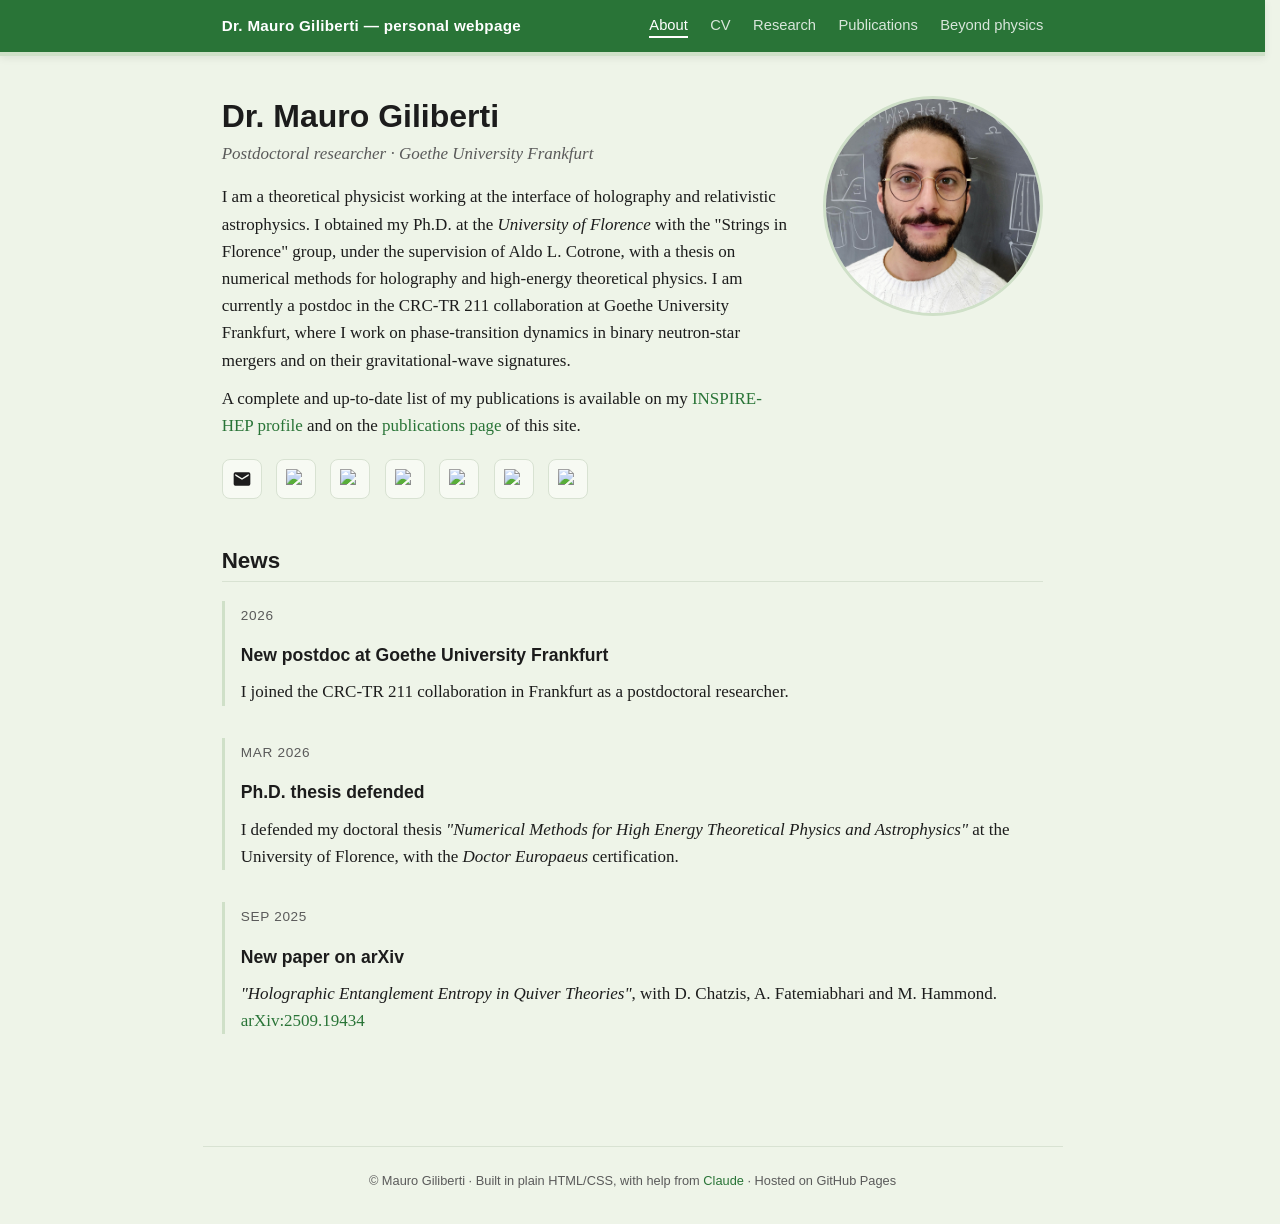
==== index.html @ e5d0ec2f "add spotify" ====
<!DOCTYPE html>
<html lang="en">
<head>
  <meta charset="UTF-8" />
  <meta name="viewport" content="width=device-width, initial-scale=1.0" />
  <title>Mauro Giliberti — Theoretical Physicist</title>
  <meta name="description" content="Personal webpage of Mauro Giliberti, postdoctoral researcher at Goethe University Frankfurt, working on holography and binary neutron-star mergers." />
  <link rel="stylesheet" href="style.css" />
  <link rel="icon" type="image/x-icon" href="favicon.ico" />
</head>
<body>

  <nav class="topnav">
    <div class="inner">
      <span class="name"><a href="index.html">Dr. Mauro Giliberti — personal webpage</a></span>
      <ul>
        <li><a href="index.html" class="active">About</a></li>
        <li><a href="cv.html">CV</a></li>
        <li><a href="research.html">Research</a></li>
        <li><a href="publications.html">Publications</a></li>
        <li><a href="outreach.html">Beyond physics</a></li>
      </ul>
    </div>
  </nav>

  <main>
    <section>
      <div class="hero">
        <div class="text">
          <h1>Dr. Mauro Giliberti</h1>
          <p class="subtitle">Postdoctoral researcher · Goethe University Frankfurt</p>
          <p>
            I am a theoretical physicist working at the interface of holography
            and relativistic astrophysics. I obtained my Ph.D. at the
            <em>University of Florence</em> with the "Strings in Florence"
            group, under the supervision of Aldo L. Cotrone, with a thesis on
            numerical methods for holography and high-energy theoretical
            physics. I am currently a postdoc in the CRC-TR 211 collaboration
            at Goethe University Frankfurt, where I work on phase-transition
            dynamics in binary neutron-star mergers and on their
            gravitational-wave signatures.
          </p>
          <p>
            A complete and up-to-date list of my publications is available on
            my
            <a href="https://inspirehep.net/authors/2707823">INSPIRE-HEP profile</a>
            and on the <a href="publications.html">publications page</a> of this site.
          </p>

          <div class="icons">
            <a href="mailto:mauro.giliberti@unifi.it" title="Email">
              <svg viewBox="0 0 24 24" aria-hidden="true"><path d="M20 4H4a2 2 0 0 0-2 2v12a2 2 0 0 0 2 2h16a2 2 0 0 0 2-2V6a2 2 0 0 0-2-2zm0 4-8 5-8-5V6l8 5 8-5z"/></svg>
            </a>
            <a href="https://inspirehep.net/authors/2707823" title="INSPIRE-HEP">
              <img src="https://inspirehep.net/favicon.ico" alt="INSPIRE-HEP"/>
            </a>
            <a href="https://orcid.org/0000-0001-6190-6947" title="ORCID">
              <img src="https://cdn.simpleicons.org/orcid/1c1c1c" alt="ORCID"/>
            </a>
            <a href="https://www.researchgate.net/profile/Mauro-Giliberti" title="ResearchGate">
              <img src="https://cdn.simpleicons.org/researchgate/1c1c1c" alt="ResearchGate"/>
            </a>
            <a href="https://scholar.google.com/citations?user=Tfyb8n0AAAAJ&hl=en" title="Google Scholar">
              <img src="https://cdn.simpleicons.org/googlescholar/1c1c1c" alt="Google Scholar"/>
            </a>
            <a href="https://github.com/cu2mauro" title="GitHub">
              <img src="https://cdn.simpleicons.org/github/1c1c1c" alt="GitHub"/>
            </a>
            <a href="https://open.spotify.com/user/11128332862" title="Spotify">
              <img src="https://cdn.simpleicons.org/spotify/1c1c1c" alt="Spotify"/>
            </a>
          </div>
        </div>

        <div class="photo">
          <img src="images/profile.jpg" alt="Mauro Giliberti" onerror="this.style.display='none'"/>
        </div>
      </div>
    </section>

    <section>
      <h2>News</h2>
      <div class="highlight">
        <span class="date">2026</span>
        <h3>New postdoc at Goethe University Frankfurt</h3>
        <p>I joined the CRC-TR 211 collaboration in Frankfurt as a postdoctoral researcher.</p>
      </div>
      <div class="highlight">
        <span class="date">Mar 2026</span>
        <h3>Ph.D. thesis defended</h3>
        <p>I defended my doctoral thesis <em>"Numerical Methods for High Energy Theoretical Physics and Astrophysics"</em> at the University of Florence, with the <em>Doctor Europaeus</em> certification.</p>
      </div>
      <div class="highlight">
        <span class="date">Sep 2025</span>
        <h3>New paper on arXiv</h3>
        <p><em>"Holographic Entanglement Entropy in Quiver Theories"</em>, with D. Chatzis, A. Fatemiabhari and M. Hammond. <a href="https://arxiv.org/abs/2509.19434">arXiv:2509.19434</a></p>
      </div>
    </section>
  </main>

  <footer>
    © <span id="year"></span> Mauro Giliberti · Built in plain HTML/CSS, with help from <a href="https://claude.ai">Claude</a> · Hosted on GitHub Pages
  </footer>
  <script data-cfasync="false" src="/cdn-cgi/scripts/5c5dd72
---- style.css ----
/* =========================================================
   Shared stylesheet for cu2mauro.github.io
   Edit CSS variables in :root to retheme the whole site.
   ========================================================= */

:root {
  --bg: #eef4e8;            /* faint green */
  --bg-card: #f7faf3;       /* slightly lighter for cards */
  --fg: #1c1c1c;
  --muted: #5a5a5a;
  --accent: #297437;        /* deep forest green */
  --accent-soft: #cfe0c8;
  --border: #d8e2d2;
  --max-width: 860px;
  --font-serif: "Charter", "Georgia", "Cambria", serif;
  --font-sans: -apple-system, BlinkMacSystemFont, "Segoe UI", Helvetica, Arial, sans-serif;
}

* { box-sizing: border-box; }
html {
  scroll-behavior: smooth;
  overflow-y: scroll;        /* always reserve scrollbar — prevents layout shift */
  scrollbar-gutter: stable;  /* modern browsers */
}
body {
  margin: 0;
  font-family: var(--font-serif);
  background: var(--bg);
  color: var(--fg);
  line-height: 1.6;
  font-size: 17px;
}

/* ---------- Top navigation ---------- */
nav.topnav {
  position: sticky;
  top: 0;
  background: var(--accent);
  border-bottom: 4px solid var(--accent-soft);
  box-shadow: 0 2px 8px rgba(0,0,0,0.08);
  z-index: 100;
}
nav.topnav .inner {
  max-width: var(--max-width);
  margin: 0 auto;
  padding: 0.85rem 1.2rem;
  display: flex;
  justify-content: space-between;
  align-items: center;
  flex-wrap: wrap;
  gap: 0.5rem;
}
nav.topnav .name {
  font-weight: 600;
  font-family: var(--font-sans);
  font-size: 0.95rem;
  letter-spacing: 0.02em;
}
nav.topnav .name a { color: #fff; text-decoration: none; }
nav.topnav ul {
  list-style: none;
  display: flex;
  gap: 1.4rem;
  margin: 0;
  padding: 0;
  font-family: var(--font-sans);
  font-size: 0.92rem;
}
nav.topnav a {
  color: rgba(255, 255, 255, 0.82);
  text-decoration: none;
  transition: color 0.15s;
  padding-bottom: 3px;
  border-bottom: 2px solid transparent;
}
nav.topnav a:hover { color: #fff; }
nav.topnav a.active {
  color: #fff;
  border-bottom-color: #fff;
}

/* ---------- Layout ---------- */
main {
  max-width: var(--max-width);
  margin: 0 auto;
  padding: 2.5rem 1.2rem 4rem;
}
section {
  margin-bottom: 3rem;
  scroll-margin-top: 4rem;
}

h1, h2, h3 {
  font-family: var(--font-sans);
  font-weight: 600;
  line-height: 1.25;
}
h1 { font-size: 2rem; margin: 0 0 0.3rem; }
h2 {
  font-size: 1.4rem;
  border-bottom: 1px solid var(--border);
  padding-bottom: 0.4rem;
  margin-top: 2rem;
}
h3 { font-size: 1.1rem; margin-bottom: 0.3rem; }

a { color: var(--accent); text-decoration: none; }
a:hover { text-decoration: underline; }

p { margin: 0.7rem 0; }

/* ---------- Hero (used on index) ---------- */
.hero {
  display: flex;
  gap: 2rem;
  align-items: flex-start;
  flex-wrap: wrap;
}
.hero .text { flex: 1 1 320px; }
.hero .photo { flex: 0 0 220px; text-align: center; }
.hero .photo img {
  width: 220px;
  height: 220px;
  object-fit: cover;
  border-radius: 50%;
  border: 3px solid var(--accent-soft);
}
.subtitle {
  color: var(--muted);
  font-style: italic;
  margin: 0 0 1rem;
}

/* ---------- Contact icons ---------- */
.icons {
  display: flex;
  gap: 0.9rem;
  margin-top: 1.2rem;
  flex-wrap: wrap;
}
.icons a {
  display: inline-flex;
  align-items: center;
  justify-content: center;
  width: 40px;
  height: 40px;
  border: 1px solid var(--border);
  border-radius: 8px;
  background: var(--bg-card);
  transition: all 0.15s;
}
.icons a:hover {
  border-color: var(--accent);
  transform: translateY(-2px);
  text-decoration: none;
}
.icons svg,
.icons img {
  width: 20px;
  height: 20px;
  display: block;
}
.icons svg {
  fill: var(--fg);
}
.icons a:hover svg { fill: var(--accent); }

/* ---------- CV ---------- */
.cv-block strong { font-family: var(--font-sans); }
.cv-header {
  display: flex;
  justify-content: space-between;
  align-items: baseline;
  flex-wrap: wrap;
  gap: 1rem;
  margin-bottom: 1rem;
}
.cv-header h1 { margin: 0; }
.cv-header p  { margin: 0; }
.cv-download {
  display: inline-block;
  margin-top: 1rem;
  padding: 0.5rem 1rem;
  background: var(--accent);
  color: #fff;
  border-radius: 6px;
  font-family: var(--font-sans);
  font-size: 0.9rem;
}
.cv-download:hover { background: #224d2a; text-decoration: none; }

.cv-entry {
  margin-bottom: 1.2rem;
  padding-left: 1rem;
  border-left: 3px solid var(--accent-soft);
}
.cv-entry .when {
  font-family: var(--font-sans);
  font-size: 0.85rem;
  color: var(--muted);
  text-transform: uppercase;
  letter-spacing: 0.05em;
}

/* ---------- Highlights / cards ---------- */
.highlight {
  margin-bottom: 2rem;
  padding-left: 1rem;
  border-left: 3px solid var(--accent-soft);
}
.highlight .date {
  font-family: var(--font-sans);
  font-size: 0.85rem;
  color: var(--muted);
  text-transform: uppercase;
  letter-spacing: 0.05em;
}
.highlight img {
  max-width: 100%;
  margin-top: 0.7rem;
  border-radius: 4px;
}

/* ---------- Research / outreach figure layout ---------- */
.figure-row {
  display: flex;
  gap: 1.5rem;
  align-items: flex-start;
  flex-wrap: wrap;
  margin: 1.5rem 0;
}
.figure-row .fig {
  flex: 0 0 240px;
  text-align: center;
}
.figure-row .fig img {
  width: 100%;
  border-radius: 4px;
  border: 1px solid var(--border);
}
.figure-row .fig figcaption {
  font-size: 0.85rem;
  color: var(--muted);
  margin-top: 0.4rem;
  font-style: italic;
}
.figure-row .text { flex: 1 1 320px; }

/* ---------- Publications list ---------- */
.pub-box {
  background: #ffffff;
  border: 1px solid var(--border);
  border-radius: 8px;
  padding: 0.4rem 1.5rem;
  margin-top: 1rem;
  box-shadow: 0 1px 3px rgba(0, 0, 0, 0.04);
}
.pub-list { list-style: none; padding: 0; margin: 0; }
.pub-list li {
  padding: 0.9rem 0;
  border-bottom: 1px dashed var(--border);
}
.pub-list li:last-child { border-bottom: none; }
.pub-title { font-weight: 600; font-family: var(--font-sans); }
.pub-authors { color: var(--muted); font-size: 0.92rem; margin-top: 0.15rem; }
.pub-venue { font-style: italic; font-size: 0.92rem; margin-top: 0.15rem; }
.pub-links { font-family: var(--font-sans); font-size: 0.85rem; margin-top: 0.3rem; }
.pub-links a { margin-right: 0.6rem; }
.pub-loading { color: var(--muted); font-style: italic; }

/* ---------- Past research box ---------- */
.past-research {
  margin-top: 3rem;
  padding: 1.5rem 1.8rem;
  background: var(--bg-card);
  border: 1px solid var(--border);
  border-radius: 8px;
}
.past-research h2 {
  margin-top: 0;
  border-bottom: none;
  padding-bottom: 0;
  font-size: 1.2rem;
  color: var(--muted);
}

/* ---------- Talks list ---------- */
.talks-list { list-style: none; padding: 0; }
.talks-list li {
  padding: 0.6rem 0;
  border-bottom: 1px dashed var(--border);
}
.talks-list li:last-child { border-bottom: none; }
.talks-list .talk-date {
  font-family: var(--font-sans);
  font-size: 0.85rem;
  color: var(--muted);
  margin-right: 0.5rem;
}

/* ---------- Footer ---------- */
footer {
  max-width: var(--max-width);
  margin: 0 auto;
  padding: 1.5rem 1.2rem 2rem;
  border-top: 1px solid var(--border);
  font-family: var(--font-sans);
  font-size: 0.8rem;
  color: var(--muted);
  text-align: center;
}

/* ---------- Responsive ---------- */
@media (max-width: 600px) {
  .hero { flex-direction: column-reverse; align-items: center; text-align: center; }
  .hero .text { text-align: left; }
  h1 { font-size: 1.6rem; }
  nav.topnav ul { gap: 0.8rem; }
  nav.topnav .inner { justify-content: center; }
}
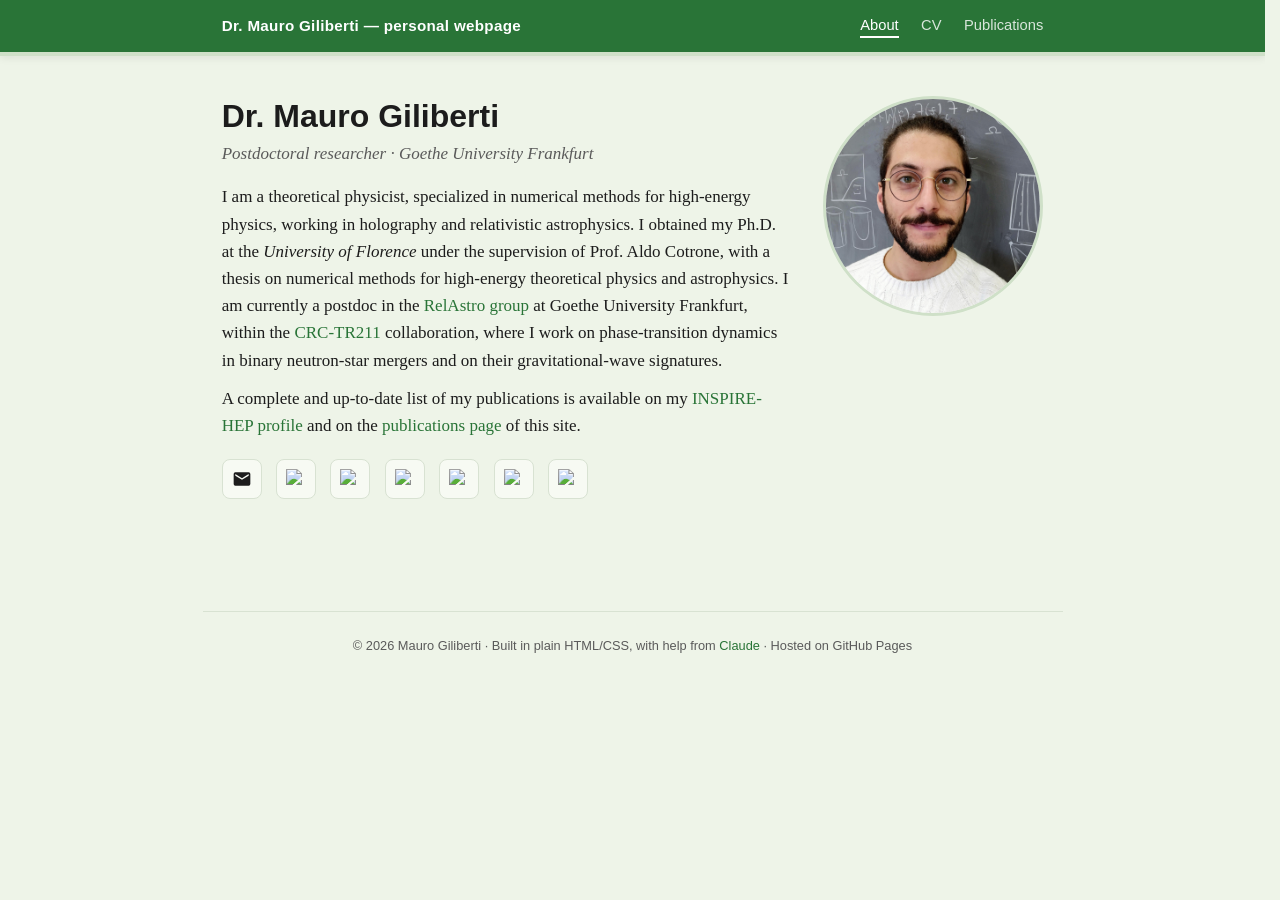
==== commit d61bf039: "added icons" ====
--- a/index.html
+++ b/index.html
@@ -6,7 +6,18 @@
   <title>Mauro Giliberti — Theoretical Physicist</title>
   <meta name="description" content="Personal webpage of Mauro Giliberti, postdoctoral researcher at Goethe University Frankfurt, working on holography and binary neutron-star mergers." />
   <link rel="stylesheet" href="style.css" />
-  <link rel="icon" type="image/x-icon" href="favicon.ico" />
+  <link rel="icon" type="image/svg+xml" href="images/favicon.svg" />
+
+  <!-- Open Graph / Twitter preview card -->
+  <meta property="og:type" content="profile" />
+  <meta property="og:title" content="Dr. Mauro Giliberti — Theoretical Physicist" />
+  <meta property="og:description" content="Postdoctoral researcher at Goethe University Frankfurt. Holography and phase-transition dynamics in binary neutron-star mergers." />
+  <meta property="og:url" content="https://cu2mauro.github.io/" />
+  <meta property="og:image" content="https://cu2mauro.github.io/images/profile.jpg" />
+  <meta name="twitter:card" content="summary" />
+  <meta name="twitter:title" content="Dr. Mauro Giliberti — Theoretical Physicist" />
+  <meta name="twitter:description" content="Postdoctoral researcher at Goethe University Frankfurt. Holography and phase-transition dynamics in binary neutron-star mergers." />
+  <meta name="twitter:image" content="https://cu2mauro.github.io/images/profile.jpg" />
 </head>
 <body>
 
@@ -16,9 +27,15 @@
       <ul>
         <li><a href="index.html" class="active">About</a></li>
         <li><a href="cv.html">CV</a></li>
+        <!-- To re-enable Research, delete the two comment lines around the li below. -->
+        <!--
         <li><a href="research.html">Research</a></li>
+        -->
         <li><a href="publications.html">Publications</a></li>
+        <!-- To re-enable Beyond physics, delete the two comment lines around the li below. -->
+        <!--
         <li><a href="outreach.html">Beyond physics</a></li>
+        -->
       </ul>
     </div>
   </nav>
@@ -30,15 +47,16 @@
           <h1>Dr. Mauro Giliberti</h1>
           <p class="subtitle">Postdoctoral researcher · Goethe University Frankfurt</p>
           <p>
-            I am a theoretical physicist working at the interface of holography
-            and relativistic astrophysics. I obtained my Ph.D. at the
-            <em>University of Florence</em> with the "Strings in Florence"
-            group, under the supervision of Aldo L. Cotrone, with a thesis on
-            numerical methods for holography and high-energy theoretical
-            physics. I am currently a postdoc in the CRC-TR 211 collaboration
-            at Goethe University Frankfurt, where I work on phase-transition
-            dynamics in binary neutron-star mergers and on their
-            gravitational-wave signatures.
+            I am a theoretical physicist, specialized in numerical methods for high-energy physics,
+            working in holography and relativistic astrophysics. I obtained my Ph.D. at the
+            <em>University of Florence</em> under the supervision of Prof. Aldo Cotrone, with a thesis on
+            numerical methods for high-energy theoretical
+            physics and astrophysics. I am currently a postdoc in the
+            <a href="https://relastro.uni-frankfurt.de">RelAstro group</a>
+            at Goethe University Frankfurt, within the
+            <a href="https://crc-tr211.org">CRC-TR211</a> collaboration,
+            where I work on phase-transition dynamics in binary neutron-star
+            mergers and on their gravitational-wave signatures.
           </p>
           <p>
             A complete and up-to-date list of my publications is available on
@@ -48,11 +66,11 @@
           </p>
 
           <div class="icons">
-            <a href="mailto:mauro.giliberti@unifi.it" title="Email">
+            <a href="mailto:giliberti@itp.uni-frankfurt.de" title="Email">
               <svg viewBox="0 0 24 24" aria-hidden="true"><path d="M20 4H4a2 2 0 0 0-2 2v12a2 2 0 0 0 2 2h16a2 2 0 0 0 2-2V6a2 2 0 0 0-2-2zm0 4-8 5-8-5V6l8 5 8-5z"/></svg>
             </a>
             <a href="https://inspirehep.net/authors/2707823" title="INSPIRE-HEP">
-              <img src="https://inspirehep.net/favicon.ico" alt="INSPIRE-HEP"/>
+              <img src="https://cdn.simpleicons.org/inspirehep/1c1c1c" alt="INSPIRE-HEP"/>
             </a>
             <a href="https://orcid.org/0000-0001-6190-6947" title="ORCID">
               <img src="https://cdn.simpleicons.org/orcid/1c1c1c" alt="ORCID"/>
@@ -77,28 +95,11 @@
         </div>
       </div>
     </section>
-
-    <section>
-      <h2>News</h2>
-      <div class="highlight">
-        <span class="date">2026</span>
-        <h3>New postdoc at Goethe University Frankfurt</h3>
-        <p>I joined the CRC-TR 211 collaboration in Frankfurt as a postdoctoral researcher.</p>
-      </div>
-      <div class="highlight">
-        <span class="date">Mar 2026</span>
-        <h3>Ph.D. thesis defended</h3>
-        <p>I defended my doctoral thesis <em>"Numerical Methods for High Energy Theoretical Physics and Astrophysics"</em> at the University of Florence, with the <em>Doctor Europaeus</em> certification.</p>
-      </div>
-      <div class="highlight">
-        <span class="date">Sep 2025</span>
-        <h3>New paper on arXiv</h3>
-        <p><em>"Holographic Entanglement Entropy in Quiver Theories"</em>, with D. Chatzis, A. Fatemiabhari and M. Hammond. <a href="https://arxiv.org/abs/2509.19434">arXiv:2509.19434</a></p>
-      </div>
-    </section>
   </main>
 
   <footer>
     © <span id="year"></span> Mauro Giliberti · Built in plain HTML/CSS, with help from <a href="https://claude.ai">Claude</a> · Hosted on GitHub Pages
   </footer>
-  <script data-cfasync="false" src="/cdn-cgi/scripts/5c5dd72+  <script>document.getElementById('year').textContent = new Date().getFullYear();</script>
+</body>
+</html>
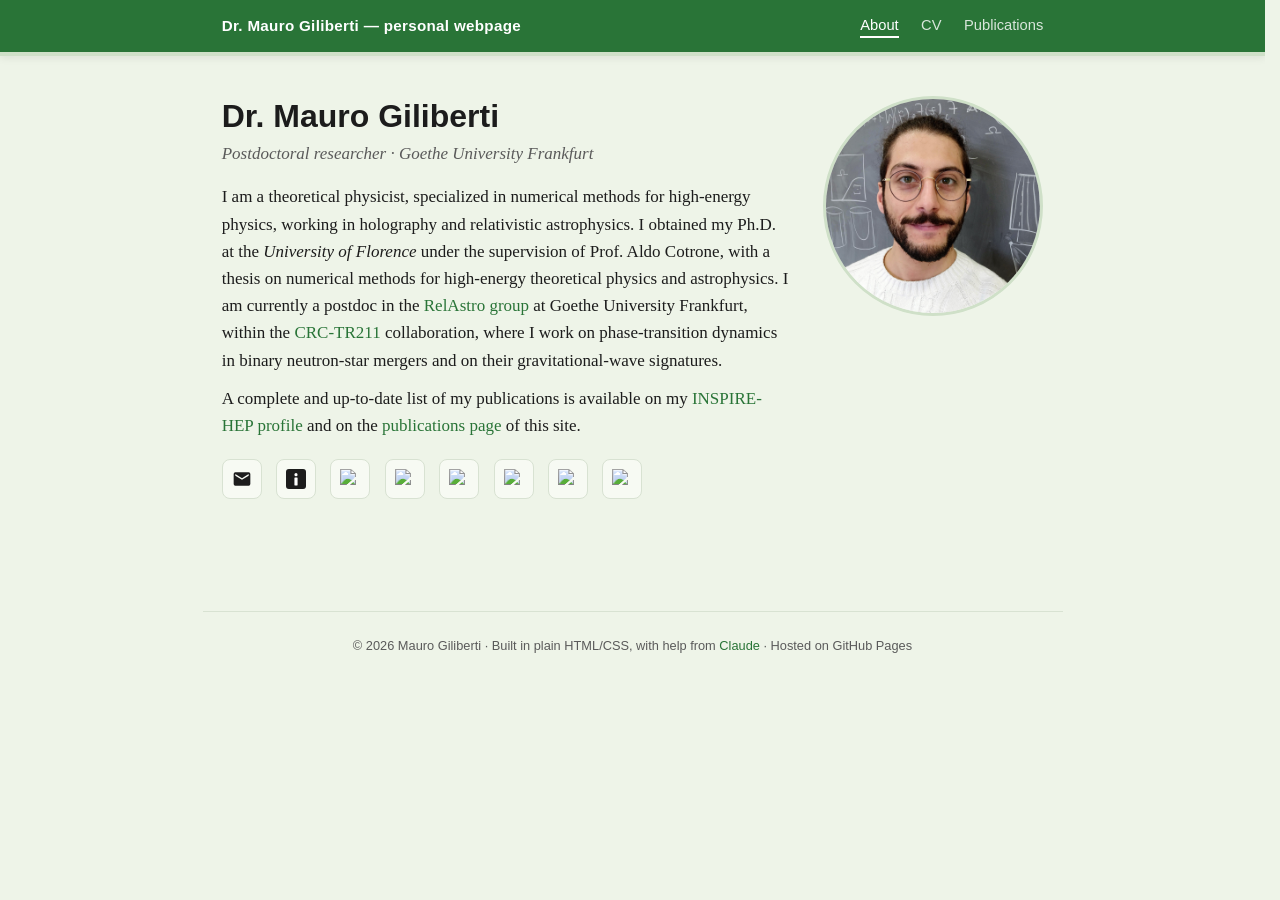
==== commit 84a87028: "added icons" ====
--- a/index.html
+++ b/index.html
@@ -70,6 +70,13 @@
               <svg viewBox="0 0 24 24" aria-hidden="true"><path d="M20 4H4a2 2 0 0 0-2 2v12a2 2 0 0 0 2 2h16a2 2 0 0 0 2-2V6a2 2 0 0 0-2-2zm0 4-8 5-8-5V6l8 5 8-5z"/></svg>
             </a>
             <a href="https://inspirehep.net/authors/2707823" title="INSPIRE-HEP">
+              <svg viewBox="0 0 24 24" aria-hidden="true">
+                <rect width="24" height="24" rx="3.5"/>
+                <circle cx="12" cy="6.8" r="1.9" fill="#ffffff"/>
+                <rect x="10.1" y="10.3" width="3.8" height="9.5" rx="0.5" fill="#ffffff"/>
+              </svg>
+            </a>
+            <a href="https://inspirehep.net/authors/2707823" title="INSPIRE-HEP">
               <img src="https://cdn.simpleicons.org/inspirehep/1c1c1c" alt="INSPIRE-HEP"/>
             </a>
             <a href="https://orcid.org/0000-0001-6190-6947" title="ORCID">
@@ -103,3 +110,4 @@
   <script>document.getElementById('year').textContent = new Date().getFullYear();</script>
 </body>
 </html>
+                                                                                                                                                                                                                                                                                                                                                                                                                                                                                                                                                                                                                                                                                                                                                                                                                                                                                                                                                                                                                                    
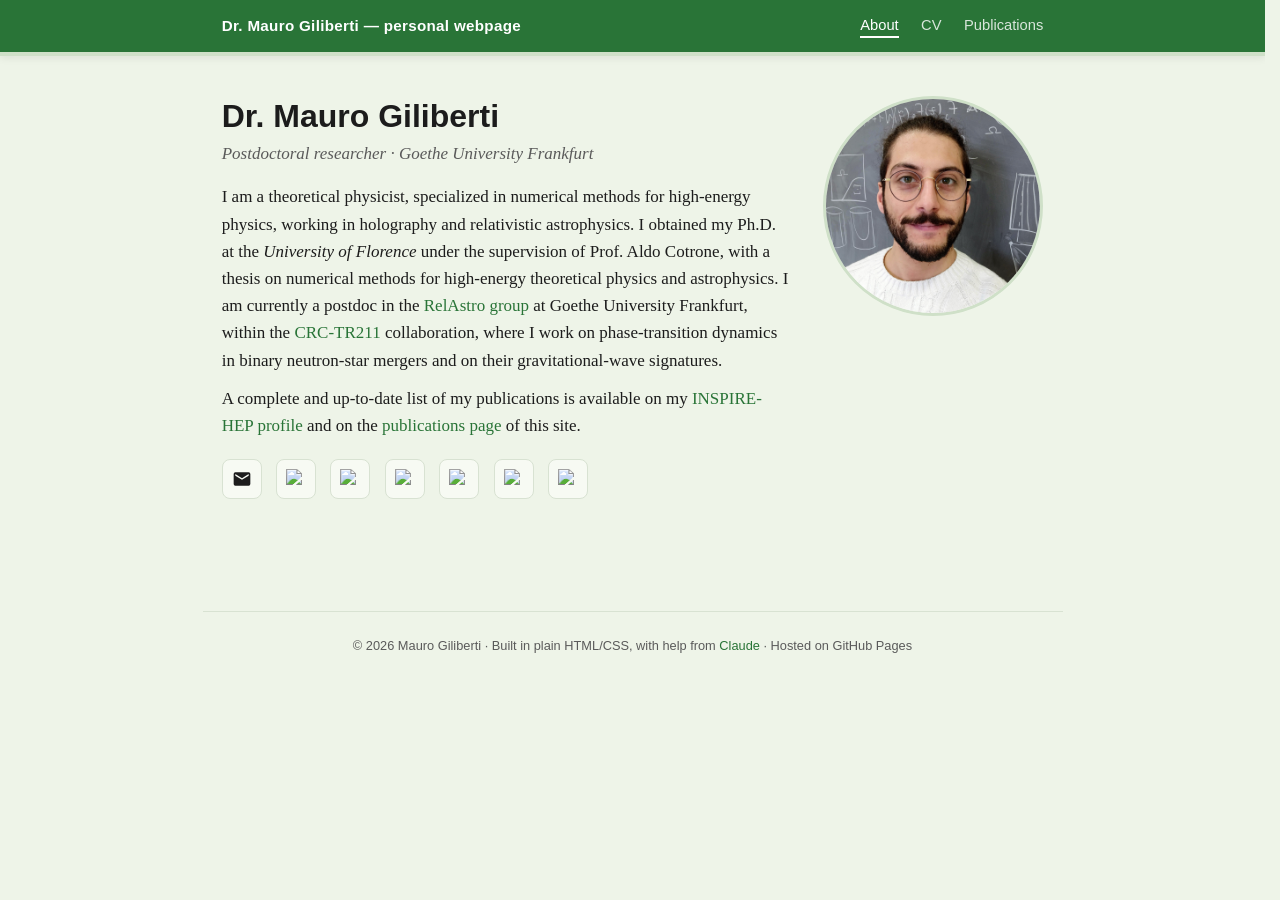
==== commit d18ffc5d: "added all icons" ====
--- a/index.html
+++ b/index.html
@@ -70,14 +70,7 @@
               <svg viewBox="0 0 24 24" aria-hidden="true"><path d="M20 4H4a2 2 0 0 0-2 2v12a2 2 0 0 0 2 2h16a2 2 0 0 0 2-2V6a2 2 0 0 0-2-2zm0 4-8 5-8-5V6l8 5 8-5z"/></svg>
             </a>
             <a href="https://inspirehep.net/authors/2707823" title="INSPIRE-HEP">
-              <svg viewBox="0 0 24 24" aria-hidden="true">
-                <rect width="24" height="24" rx="3.5"/>
-                <circle cx="12" cy="6.8" r="1.9" fill="#ffffff"/>
-                <rect x="10.1" y="10.3" width="3.8" height="9.5" rx="0.5" fill="#ffffff"/>
-              </svg>
-            </a>
-            <a href="https://inspirehep.net/authors/2707823" title="INSPIRE-HEP">
-              <img src="https://cdn.simpleicons.org/inspirehep/1c1c1c" alt="INSPIRE-HEP"/>
+              <img src="https://cdn.simpleicons.org/inspire/1c1c1c" alt="INSPIRE-HEP"/>
             </a>
             <a href="https://orcid.org/0000-0001-6190-6947" title="ORCID">
               <img src="https://cdn.simpleicons.org/orcid/1c1c1c" alt="ORCID"/>
@@ -110,4 +103,3 @@
   <script>document.getElementById('year').textContent = new Date().getFullYear();</script>
 </body>
 </html>
-                                                                                                                                                                                                                                                                                                                                                                                                                                                                                                                                                                                                                                                                                                                                                                                                                                                                                                                                                                                                                                    
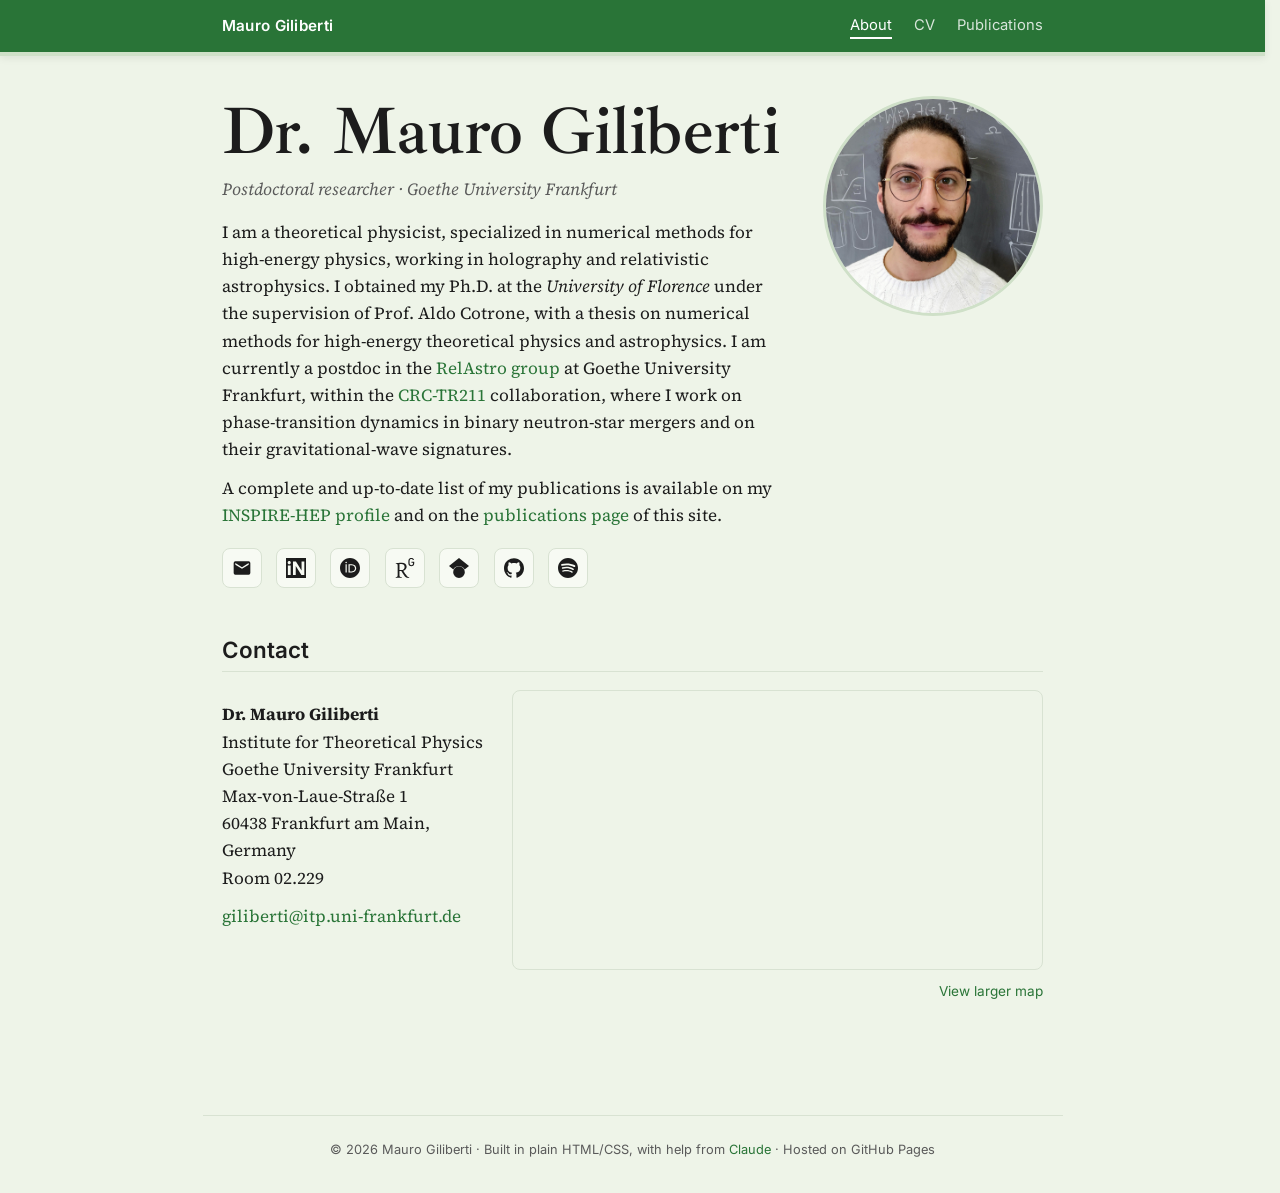
==== commit 51be4319: "edits by Claude: new fonts, updated CV, fancy additions" ====
--- a/index.html
+++ b/index.html
@@ -23,7 +23,7 @@
 
   <nav class="topnav">
     <div class="inner">
-      <span class="name"><a href="index.html">Dr. Mauro Giliberti — personal webpage</a></span>
+      <span class="name"><a href="index.html">Mauro Giliberti</a></span>
       <ul>
         <li><a href="index.html" class="active">About</a></li>
         <li><a href="cv.html">CV</a></li>
@@ -70,22 +70,22 @@
               <svg viewBox="0 0 24 24" aria-hidden="true"><path d="M20 4H4a2 2 0 0 0-2 2v12a2 2 0 0 0 2 2h16a2 2 0 0 0 2-2V6a2 2 0 0 0-2-2zm0 4-8 5-8-5V6l8 5 8-5z"/></svg>
             </a>
             <a href="https://inspirehep.net/authors/2707823" title="INSPIRE-HEP">
-              <img src="https://cdn.simpleicons.org/inspire/1c1c1c" alt="INSPIRE-HEP"/>
+              <svg viewBox="0 0 24 24" aria-hidden="true"><path d="M0 0v24h24V0H0zm3.873 3.6875c1.0359-.0008 1.8758.8391 1.875 1.875-.0003 1.035-.8399 1.8738-1.875 1.873C2.8387 7.4352 2.0003 6.5968 2 5.5625c-.0008-1.035.838-1.8747 1.873-1.875zm4.4903.5078h3.5312l6.7344 10.8125h.045V4.1953H22v16.1172h-3.5469l-6.7168-10.791h-.0468v10.791H8.3633V4.1953zm-6.123 4.7871s.013.0041 3.3886 0v11.2754H2.2402V8.9824z"/></svg>
             </a>
             <a href="https://orcid.org/0000-0001-6190-6947" title="ORCID">
-              <img src="https://cdn.simpleicons.org/orcid/1c1c1c" alt="ORCID"/>
+              <svg viewBox="0 0 24 24" aria-hidden="true"><path d="M12 0C5.372 0 0 5.372 0 12s5.372 12 12 12 12-5.372 12-12S18.628 0 12 0zM7.369 4.378c.525 0 .947.431.947.947s-.422.947-.947.947a.95.95 0 0 1-.947-.947c0-.525.422-.947.947-.947zm-.722 3.038h1.444v10.041H6.647V7.416zm3.562 0h3.9c3.712 0 5.344 2.653 5.344 5.025 0 2.578-2.016 5.025-5.325 5.025h-3.919V7.416zm1.444 1.303v7.444h2.297c3.272 0 4.022-2.484 4.022-3.722 0-2.016-1.284-3.722-4.097-3.722h-2.222z"/></svg>
             </a>
             <a href="https://www.researchgate.net/profile/Mauro-Giliberti" title="ResearchGate">
-              <img src="https://cdn.simpleicons.org/researchgate/1c1c1c" alt="ResearchGate"/>
+              <svg viewBox="0 0 24 24" aria-hidden="true"><path d="M19.586 0c-.818 0-1.508.19-2.073.565-.563.377-.97.936-1.213 1.68a3.193 3.193 0 0 0-.112.437 8.365 8.365 0 0 0-.078.53 9 9 0 0 0-.05.727c-.01.282-.013.621-.013 1.016a31.121 31.123 0 0 0 .014 1.017 9 9 0 0 0 .05.727 7.946 7.946 0 0 0 .077.53h-.005a3.334 3.334 0 0 0 .113.438c.245.743.65 1.303 1.214 1.68.565.376 1.256.564 2.075.564.8 0 1.536-.213 2.105-.603.57-.39.94-.916 1.175-1.65.076-.235.135-.558.177-.93a10.9 10.9 0 0 0 .043-1.207v-.82c0-.095-.047-.142-.14-.142h-3.064c-.094 0-.14.047-.14.141v.956c0 .094.046.14.14.14h1.666c.056 0 .084.03.084.086 0 .36 0 .62-.036.865-.038.244-.1.447-.147.606-.108.385-.348.664-.638.876-.29.212-.738.35-1.227.35-.545 0-.901-.15-1.21-.353-.306-.203-.517-.454-.67-.915a3.136 3.136 0 0 1-.147-.762 17.366 17.367 0 0 1-.034-.656c-.01-.26-.014-.572-.014-.939a26.401 26.403 0 0 1 .014-.938 15.821 15.822 0 0 1 .035-.656 3.19 3.19 0 0 1 .148-.76 1.89 1.89 0 0 1 .742-1.01c.344-.244.593-.352 1.137-.352.508 0 .815.096 1.144.303.33.207.528.492.764.925.047.094.111.118.198.07l1.044-.43c.075-.048.09-.115.042-.199a3.549 3.549 0 0 0-.466-.742 3 3 0 0 0-.679-.607 3.313 3.313 0 0 0-.903-.41A4.068 4.068 0 0 0 19.586 0zM8.217 5.836c-1.69 0-3.036.086-4.297.086-1.146 0-2.291 0-3.007-.029v.831l1.088.2c.744.144 1.174.488 1.174 2.264v11.288c0 1.777-.43 2.12-1.174 2.263l-1.088.2v.832c.773-.029 2.12-.086 3.465-.086 1.29 0 2.951.057 3.667.086v-.831l-1.49-.2c-.773-.115-1.174-.487-1.174-2.264v-4.784c.688.057 1.29.057 2.206.057 1.748 3.123 3.41 5.472 4.355 6.56.86 1.032 2.177 1.691 3.839 1.691.487 0 1.003-.086 1.318-.23v-.744c-1.031 0-2.063-.716-2.808-1.518-1.26-1.376-2.95-3.582-4.355-6.074 2.32-.545 4.04-2.722 4.04-4.9 0-3.208-2.492-4.698-5.758-4.698zm-.515 1.29c2.406 0 3.839 1.26 3.839 3.552 0 2.263-1.547 3.782-4.097 3.782-.974 0-1.404-.03-2.063-.086v-7.19c.66-.059 1.547-.059 2.32-.059z"/></svg>
             </a>
             <a href="https://scholar.google.com/citations?user=Tfyb8n0AAAAJ&hl=en" title="Google Scholar">
-              <img src="https://cdn.simpleicons.org/googlescholar/1c1c1c" alt="Google Scholar"/>
+              <svg viewBox="0 0 24 24" aria-hidden="true"><path d="M5.242 13.769L0 9.5 12 0l12 9.5-5.242 4.269C17.548 11.249 14.978 9.5 12 9.5c-2.977 0-5.548 1.748-6.758 4.269zM12 10a7 7 0 1 0 0 14 7 7 0 0 0 0-14z"/></svg>
             </a>
             <a href="https://github.com/cu2mauro" title="GitHub">
-              <img src="https://cdn.simpleicons.org/github/1c1c1c" alt="GitHub"/>
+              <svg viewBox="0 0 24 24" aria-hidden="true"><path d="M12 .297c-6.63 0-12 5.373-12 12 0 5.303 3.438 9.8 8.205 11.385.6.113.82-.258.82-.577 0-.285-.01-1.04-.015-2.04-3.338.724-4.042-1.61-4.042-1.61C4.422 18.07 3.633 17.7 3.633 17.7c-1.087-.744.084-.729.084-.729 1.205.084 1.838 1.236 1.838 1.236 1.07 1.835 2.809 1.305 3.495.998.108-.776.417-1.305.76-1.605-2.665-.3-5.466-1.332-5.466-5.93 0-1.31.465-2.38 1.235-3.22-.135-.303-.54-1.523.105-3.176 0 0 1.005-.322 3.3 1.23.96-.267 1.98-.399 3-.405 1.02.006 2.04.138 3 .405 2.28-1.552 3.285-1.23 3.285-1.23.645 1.653.24 2.873.12 3.176.765.84 1.23 1.91 1.23 3.22 0 4.61-2.805 5.625-5.475 5.92.42.36.81 1.096.81 2.22 0 1.606-.015 2.896-.015 3.286 0 .315.21.69.825.57C20.565 22.092 24 17.592 24 12.297c0-6.627-5.373-12-12-12"/></svg>
             </a>
             <a href="https://open.spotify.com/user/11128332862" title="Spotify">
-              <img src="https://cdn.simpleicons.org/spotify/1c1c1c" alt="Spotify"/>
+              <svg viewBox="0 0 24 24" aria-hidden="true"><path d="M12 0C5.4 0 0 5.4 0 12s5.4 12 12 12 12-5.4 12-12S18.66 0 12 0zm5.521 17.34c-.24.359-.66.48-1.021.24-2.82-1.74-6.36-2.101-10.561-1.141-.418.122-.779-.179-.899-.539-.12-.421.18-.78.54-.9 4.56-1.021 8.52-.6 11.64 1.32.42.18.479.659.301 1.02zm1.44-3.3c-.301.42-.841.6-1.262.3-3.239-1.98-8.159-2.58-11.939-1.38-.479.12-1.02-.12-1.14-.6-.12-.48.12-1.021.6-1.141C9.6 9.9 15 10.561 18.72 12.84c.361.181.54.78.241 1.2zm.12-3.36C15.24 8.4 8.82 8.16 5.16 9.301c-.6.179-1.2-.181-1.38-.721-.18-.601.18-1.2.72-1.381 4.26-1.26 11.28-1.02 15.721 1.621.539.3.719 1.02.419 1.56-.299.421-1.02.599-1.559.3z"/></svg>
             </a>
           </div>
         </div>
@@ -95,6 +95,27 @@
         </div>
       </div>
     </section>
+
+    <section class="contact">
+      <h2>Contact</h2>
+      <div class="contact-grid">
+        <div>
+          <p>
+            <strong>Dr. Mauro Giliberti</strong><br/>
+            Institute for Theoretical Physics<br/>
+            Goethe University Frankfurt<br/>
+            Max-von-Laue-Straße 1<br/>
+            60438 Frankfurt am Main, Germany<br/>
+            Room 02.229
+          </p>
+          <p><a href="mailto:giliberti@itp.uni-frankfurt.de">giliberti@itp.uni-frankfurt.de</a></p>
+        </div>
+        <iframe class="map" title="Map: Physics building, Riedberg campus"
+          src="https://www.openstreetmap.org/export/embed.html?bbox=8.6262%2C50.1712%2C8.6382%2C50.1772&amp;layer=mapnik&amp;marker=50.1742%2C8.6322"
+          loading="lazy"></iframe>
+      </div>
+      <p class="map-link"><a href="https://www.openstreetmap.org/?mlat=50.1742&amp;mlon=8.6322#map=17/50.1742/8.6322">View larger map</a></p>
+    </section>
   </main>
 
   <footer>
--- a/style.css
+++ b/style.css
@@ -2,6 +2,24 @@
    Shared stylesheet for cu2mauro.github.io
    Edit CSS variables in :root to retheme the whole site.
    ========================================================= */
+
+/* ---------- Fonts (self-hosted, latin subset) ---------- */
+@font-face {
+  font-family: "Inter"; font-style: normal; font-weight: 100 900; font-display: swap;
+  src: url("fonts/inter-latin-wght-normal.woff2") format("woff2");
+}
+@font-face {
+  font-family: "Source Serif 4"; font-style: normal; font-weight: 200 900; font-display: swap;
+  src: url("fonts/source-serif-4-latin-wght-normal.woff2") format("woff2");
+}
+@font-face {
+  font-family: "Source Serif 4"; font-style: italic; font-weight: 200 900; font-display: swap;
+  src: url("fonts/source-serif-4-latin-wght-italic.woff2") format("woff2");
+}
+@font-face {
+  font-family: "Ibarra Real Nova"; font-style: normal; font-weight: 600; font-display: swap;
+  src: url("fonts/ibarra-real-nova-latin-600-normal.woff2") format("woff2");
+}
 
 :root {
   --bg: #eef4e8;            /* faint green */
@@ -11,9 +29,31 @@
   --accent: #297437;        /* deep forest green */
   --accent-soft: #cfe0c8;
   --border: #d8e2d2;
+  --nav-bg: var(--accent);
+  --on-accent: #fff;        /* text on accent-colored buttons */
+  --accent-hover: #224d2a;
   --max-width: 860px;
-  --font-serif: "Charter", "Georgia", "Cambria", serif;
-  --font-sans: -apple-system, BlinkMacSystemFont, "Segoe UI", Helvetica, Arial, sans-serif;
+  --font-serif: "Source Serif 4", "Georgia", "Cambria", serif;
+  --font-sans: "Inter", -apple-system, BlinkMacSystemFont, "Segoe UI", Helvetica, Arial, sans-serif;
+  --font-name: "Ibarra Real Nova", "Georgia", serif;
+  color-scheme: light dark;
+}
+
+/* ---------- Dark mode (follows the system setting) ---------- */
+@media (prefers-color-scheme: dark) {
+  :root {
+    --bg: #121a14;
+    --bg-card: #18231a;
+    --fg: #e3eadf;
+    --muted: #a3ae9f;
+    --accent: #82c98f;
+    --accent-soft: #2c4a31;
+    --border: #2a3a2c;
+    --nav-bg: #1f4d29;
+    --on-accent: #0f1d11;
+    --accent-hover: #a3dbad;
+  }
+  .map { filter: invert(0.9) hue-rotate(180deg) brightness(0.95); }
 }
 
 * { box-sizing: border-box; }
@@ -35,7 +75,7 @@
 nav.topnav {
   position: sticky;
   top: 0;
-  background: var(--accent);
+  background: var(--nav-bg);
   border-bottom: 4px solid var(--accent-soft);
   box-shadow: 0 2px 8px rgba(0,0,0,0.08);
   z-index: 100;
@@ -125,6 +165,13 @@
   border-radius: 50%;
   border: 3px solid var(--accent-soft);
 }
+.hero h1 {
+  font-family: var(--font-name);
+  font-size: clamp(2.6rem, 7vw, 4.2rem);
+  line-height: 1.05;
+  letter-spacing: -0.01em;
+  margin-bottom: 0.6rem;
+}
 .subtitle {
   color: var(--muted);
   font-style: italic;
@@ -147,6 +194,7 @@
   border: 1px solid var(--border);
   border-radius: 8px;
   background: var(--bg-card);
+  color: var(--fg);
   transition: all 0.15s;
 }
 .icons a:hover {
@@ -161,7 +209,7 @@
   display: block;
 }
 .icons svg {
-  fill: var(--fg);
+  fill: currentColor;
 }
 .icons a:hover svg { fill: var(--accent); }
 
@@ -182,12 +230,12 @@
   margin-top: 1rem;
   padding: 0.5rem 1rem;
   background: var(--accent);
-  color: #fff;
+  color: var(--on-accent);
   border-radius: 6px;
   font-family: var(--font-sans);
   font-size: 0.9rem;
 }
-.cv-download:hover { background: #224d2a; text-decoration: none; }
+.cv-download:hover { background: var(--accent-hover); text-decoration: none; }
 
 .cv-entry {
   margin-bottom: 1.2rem;
@@ -246,26 +294,85 @@
 }
 .figure-row .text { flex: 1 1 320px; }
 
-/* ---------- Publications list ---------- */
-.pub-box {
-  background: #ffffff;
-  border: 1px solid var(--border);
-  border-radius: 8px;
-  padding: 0.4rem 1.5rem;
-  margin-top: 1rem;
+/* ---------- Publications cards ---------- */
+.pub-sort {
+  font-family: var(--font-sans);
+  font-size: 0.85rem;
+  color: var(--muted);
+  margin: 1.5rem 0 1rem;
+}
+.pub-sort button {
+  font: inherit;
+  margin-left: 0.4rem;
+  padding: 0.25rem 0.8rem;
+  border: 1px solid var(--border);
+  border-radius: 999px;
+  background: var(--bg-card);
+  color: var(--fg);
+  cursor: pointer;
+}
+.pub-sort button.active {
+  background: var(--accent);
+  border-color: var(--accent);
+  color: var(--on-accent);
+}
+.pub-cards { list-style: none; padding: 0; margin: 0; }
+.pub-card {
+  background: var(--bg-card);
+  border: 1px solid var(--border);
+  border-radius: 14px;
+  margin-bottom: 1.5rem;
+  overflow: hidden;
   box-shadow: 0 1px 3px rgba(0, 0, 0, 0.04);
 }
-.pub-list { list-style: none; padding: 0; margin: 0; }
-.pub-list li {
-  padding: 0.9rem 0;
-  border-bottom: 1px dashed var(--border);
-}
-.pub-list li:last-child { border-bottom: none; }
-.pub-title { font-weight: 600; font-family: var(--font-sans); }
-.pub-authors { color: var(--muted); font-size: 0.92rem; margin-top: 0.15rem; }
-.pub-venue { font-style: italic; font-size: 0.92rem; margin-top: 0.15rem; }
-.pub-links { font-family: var(--font-sans); font-size: 0.85rem; margin-top: 0.3rem; }
-.pub-links a { margin-right: 0.6rem; }
+.pub-head {
+  display: flex;
+  justify-content: space-between;
+  align-items: center;
+  padding: 1rem 1.4rem 0;
+  font-family: var(--font-sans);
+}
+.pub-num {
+  font-weight: 600;
+  padding: 0.15rem 0.7rem;
+  border: 1px solid var(--fg);
+  border-radius: 999px;
+}
+.pub-badge {
+  font-size: 0.85rem;
+  color: var(--accent);
+  padding: 0.15rem 0.8rem;
+  border: 1px solid var(--accent);
+  border-radius: 999px;
+}
+.pub-body { padding: 0.8rem 1.4rem 1.2rem; }
+.pub-title { font-weight: 600; font-family: var(--font-sans); font-size: 1.15rem; }
+.pub-authors { color: var(--muted); font-size: 0.92rem; margin-top: 0.3rem; }
+.pub-venue { font-size: 0.92rem; margin-top: 0.3rem; }
+.pub-links { font-family: var(--font-sans); font-size: 0.85rem; margin-top: 0.4rem; }
+.pub-links a { margin-right: 0.8rem; }
+.pub-cites { color: var(--muted); }
+.pub-fig {
+  display: block;
+  background: #fff;
+  border-top: 1px solid var(--border);
+  padding: 1rem;
+  text-align: center;
+}
+.pub-fig img {
+  max-width: 100%;
+  max-height: 320px;
+  filter: grayscale(1);
+  transition: filter 0.4s ease;
+}
+.pub-fig.multi {
+  display: grid;
+  grid-template-columns: 1fr 1fr;
+  gap: 0.5rem;
+}
+.pub-fig:hover img,
+.pub-fig:focus img { filter: grayscale(0); }
+@media (hover: none) { .pub-fig img { filter: none; } }
 .pub-loading { color: var(--muted); font-style: italic; }
 
 /* ---------- Past research box ---------- */
@@ -296,6 +403,74 @@
   font-size: 0.85rem;
   color: var(--muted);
   margin-right: 0.5rem;
+}
+
+/* ---------- Videos ---------- */
+.video-grid {
+  display: grid;
+  grid-template-columns: repeat(auto-fit, minmax(300px, 1fr));
+  gap: 1.5rem;
+  margin: 1.5rem 0;
+}
+.video { margin: 0; }
+.video iframe {
+  width: 100%;
+  aspect-ratio: 16 / 9;
+  border: 1px solid var(--border);
+  border-radius: 6px;
+}
+.video figcaption {
+  font-size: 0.9rem;
+  color: var(--muted);
+  margin-top: 0.4rem;
+}
+.video .lang {
+  font-family: var(--font-sans);
+  font-size: 0.75rem;
+  padding: 0.1rem 0.45rem;
+  margin-left: 0.3rem;
+  border-radius: 4px;
+  background: var(--accent-soft);
+  color: var(--accent);
+  white-space: nowrap;
+}
+
+/* ---------- Contact + map ---------- */
+.contact-grid {
+  display: grid;
+  grid-template-columns: minmax(220px, 1fr) 2fr;
+  gap: 1.5rem;
+  align-items: start;
+}
+.map {
+  width: 100%;
+  height: 280px;
+  border: 1px solid var(--border);
+  border-radius: 8px;
+}
+.map-link { font-family: var(--font-sans); font-size: 0.85rem; text-align: right; }
+@media (max-width: 600px) { .contact-grid { grid-template-columns: 1fr; } }
+
+/* ---------- Travel gallery ---------- */
+.gallery {
+  display: grid;
+  grid-template-columns: repeat(auto-fill, minmax(240px, 1fr));
+  gap: 1rem;
+  margin: 1.5rem 0;
+}
+.gallery figure { margin: 0; }
+.gallery img {
+  width: 100%;
+  aspect-ratio: 4 / 3;
+  object-fit: cover;
+  border-radius: 6px;
+  display: block;
+}
+.gallery figcaption {
+  font-family: var(--font-sans);
+  font-size: 0.85rem;
+  color: var(--muted);
+  margin-top: 0.35rem;
 }
 
 /* ---------- Footer ---------- */
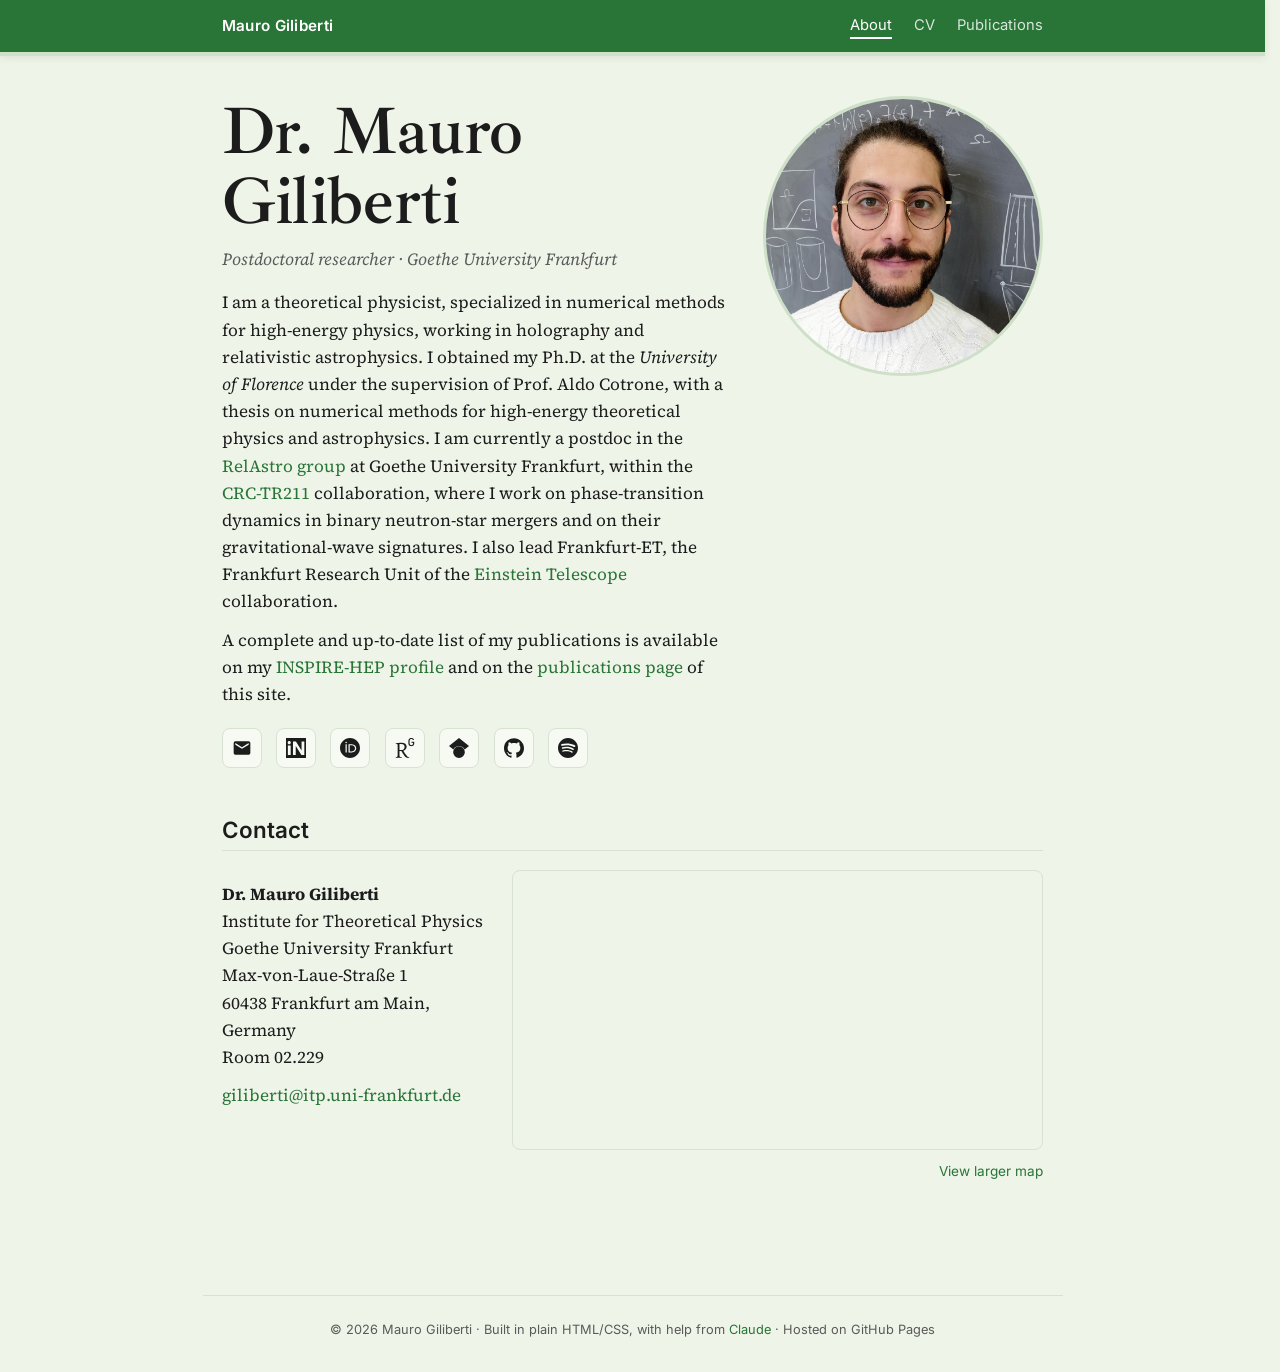
==== commit e077ab03: "small changes" ====
--- a/index.html
+++ b/index.html
@@ -56,7 +56,9 @@
             at Goethe University Frankfurt, within the
             <a href="https://crc-tr211.org">CRC-TR211</a> collaboration,
             where I work on phase-transition dynamics in binary neutron-star
-            mergers and on their gravitational-wave signatures.
+            mergers and on their gravitational-wave signatures. I also lead
+            Frankfurt-ET, the Frankfurt Research Unit of the
+            <a href="https://einsteintelescope.eu">Einstein Telescope</a> collaboration.
           </p>
           <p>
             A complete and up-to-date list of my publications is available on
--- a/style.css
+++ b/style.css
@@ -157,10 +157,10 @@
   flex-wrap: wrap;
 }
 .hero .text { flex: 1 1 320px; }
-.hero .photo { flex: 0 0 220px; text-align: center; }
+.hero .photo { flex: 0 0 280px; text-align: center; }
 .hero .photo img {
-  width: 220px;
-  height: 220px;
+  width: 280px;
+  height: 280px;
   object-fit: cover;
   border-radius: 50%;
   border: 3px solid var(--accent-soft);
@@ -214,6 +214,12 @@
 .icons a:hover svg { fill: var(--accent); }
 
 /* ---------- CV ---------- */
+.cv-block { line-height: 1.45; }
+.cv-block h2 { margin: 1.6rem 0 0.8rem; }
+.cv-block h3 { margin: 0.2rem 0; }
+.cv-block p { margin: 0.25rem 0; }
+.cv-block ul { margin: 0.3rem 0; }
+.cv-block li { margin-bottom: 0.15rem; }
 .cv-block strong { font-family: var(--font-sans); }
 .cv-header {
   display: flex;
@@ -238,7 +244,7 @@
 .cv-download:hover { background: var(--accent-hover); text-decoration: none; }
 
 .cv-entry {
-  margin-bottom: 1.2rem;
+  margin-bottom: 0.8rem;
   padding-left: 1rem;
   border-left: 3px solid var(--accent-soft);
 }
@@ -318,6 +324,8 @@
 }
 .pub-cards { list-style: none; padding: 0; margin: 0; }
 .pub-card {
+  display: grid;
+  grid-template-columns: minmax(0, 1fr) auto;
   background: var(--bg-card);
   border: 1px solid var(--border);
   border-radius: 14px;
@@ -326,6 +334,7 @@
   box-shadow: 0 1px 3px rgba(0, 0, 0, 0.04);
 }
 .pub-head {
+  grid-column: 1 / -1;
   display: flex;
   justify-content: space-between;
   align-items: center;
@@ -345,7 +354,7 @@
   border: 1px solid var(--accent);
   border-radius: 999px;
 }
-.pub-body { padding: 0.8rem 1.4rem 1.2rem; }
+.pub-body { grid-column: 1; padding: 0.8rem 1.4rem 1.2rem; }
 .pub-title { font-weight: 600; font-family: var(--font-sans); font-size: 1.15rem; }
 .pub-authors { color: var(--muted); font-size: 0.92rem; margin-top: 0.3rem; }
 .pub-venue { font-size: 0.92rem; margin-top: 0.3rem; }
@@ -353,27 +362,40 @@
 .pub-links a { margin-right: 0.8rem; }
 .pub-cites { color: var(--muted); }
 .pub-fig {
+  grid-column: 2;
+  grid-row: 2;
+  align-self: center;
+  width: 300px;
+  margin: 0 1.4rem 1.2rem 0;
+  padding: 0.5rem;
+  background: #fff;
+  border: 1px solid var(--border);
+  border-radius: 10px;
+  overflow: hidden;
+}
+.pub-fig img {
   display: block;
-  background: #fff;
-  border-top: 1px solid var(--border);
-  padding: 1rem;
-  text-align: center;
-}
-.pub-fig img {
-  max-width: 100%;
-  max-height: 320px;
+  width: 100%;
+  height: auto;
+  max-height: 220px;
+  object-fit: contain;
   filter: grayscale(1);
   transition: filter 0.4s ease;
 }
 .pub-fig.multi {
   display: grid;
   grid-template-columns: 1fr 1fr;
-  gap: 0.5rem;
+  gap: 0.3rem;
 }
 .pub-fig:hover img,
 .pub-fig:focus img { filter: grayscale(0); }
 @media (hover: none) { .pub-fig img { filter: none; } }
+@media (max-width: 640px) {
+  .pub-card { grid-template-columns: 1fr; }
+  .pub-fig { grid-column: 1; grid-row: 3; width: auto; margin: 0 1.4rem 1.2rem; }
+}
 .pub-loading { color: var(--muted); font-style: italic; }
+.pub-more { font-family: var(--font-sans); font-size: 0.9rem; color: var(--muted); text-align: center; }
 
 /* ---------- Past research box ---------- */
 .past-research {
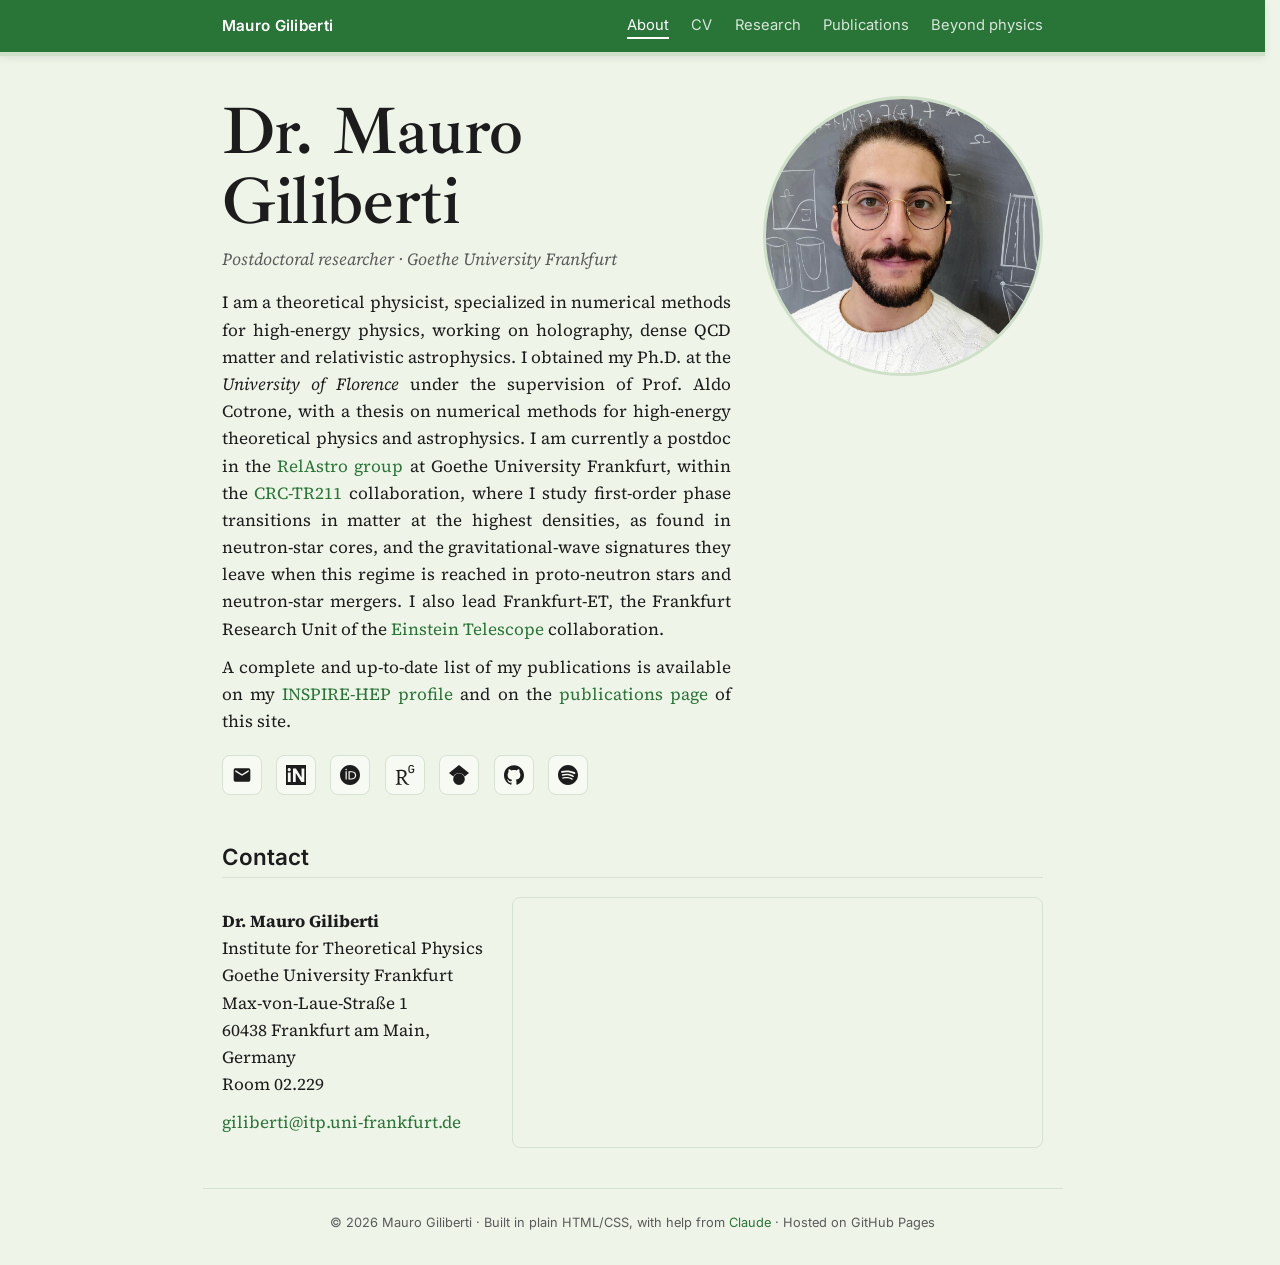
==== commit d1411f50: "added photos and try animation" ====
--- a/index.html
+++ b/index.html
@@ -4,19 +4,20 @@
   <meta charset="UTF-8" />
   <meta name="viewport" content="width=device-width, initial-scale=1.0" />
   <title>Mauro Giliberti — Theoretical Physicist</title>
-  <meta name="description" content="Personal webpage of Mauro Giliberti, postdoctoral researcher at Goethe University Frankfurt, working on holography and binary neutron-star mergers." />
+  <meta name="description" content="Personal webpage of Mauro Giliberti, postdoctoral researcher at Goethe University Frankfurt, working on holography and the physics of dense QCD matter." />
   <link rel="stylesheet" href="style.css" />
   <link rel="icon" type="image/svg+xml" href="images/favicon.svg" />
+  <script src="transitions.js"></script>
 
   <!-- Open Graph / Twitter preview card -->
   <meta property="og:type" content="profile" />
   <meta property="og:title" content="Dr. Mauro Giliberti — Theoretical Physicist" />
-  <meta property="og:description" content="Postdoctoral researcher at Goethe University Frankfurt. Holography and phase-transition dynamics in binary neutron-star mergers." />
+  <meta property="og:description" content="Postdoctoral researcher at Goethe University Frankfurt. Holography and phase transitions in dense QCD matter." />
   <meta property="og:url" content="https://cu2mauro.github.io/" />
   <meta property="og:image" content="https://cu2mauro.github.io/images/profile.jpg" />
   <meta name="twitter:card" content="summary" />
   <meta name="twitter:title" content="Dr. Mauro Giliberti — Theoretical Physicist" />
-  <meta name="twitter:description" content="Postdoctoral researcher at Goethe University Frankfurt. Holography and phase-transition dynamics in binary neutron-star mergers." />
+  <meta name="twitter:description" content="Postdoctoral researcher at Goethe University Frankfurt. Holography and phase transitions in dense QCD matter." />
   <meta name="twitter:image" content="https://cu2mauro.github.io/images/profile.jpg" />
 </head>
 <body>
@@ -27,15 +28,9 @@
       <ul>
         <li><a href="index.html" class="active">About</a></li>
         <li><a href="cv.html">CV</a></li>
-        <!-- To re-enable Research, delete the two comment lines around the li below. -->
-        <!--
         <li><a href="research.html">Research</a></li>
-        -->
         <li><a href="publications.html">Publications</a></li>
-        <!-- To re-enable Beyond physics, delete the two comment lines around the li below. -->
-        <!--
         <li><a href="outreach.html">Beyond physics</a></li>
-        -->
       </ul>
     </div>
   </nav>
@@ -48,15 +43,17 @@
           <p class="subtitle">Postdoctoral researcher · Goethe University Frankfurt</p>
           <p>
             I am a theoretical physicist, specialized in numerical methods for high-energy physics,
-            working in holography and relativistic astrophysics. I obtained my Ph.D. at the
+            working on holography, dense QCD matter and relativistic astrophysics. I obtained my Ph.D. at the
             <em>University of Florence</em> under the supervision of Prof. Aldo Cotrone, with a thesis on
             numerical methods for high-energy theoretical
             physics and astrophysics. I am currently a postdoc in the
             <a href="https://relastro.uni-frankfurt.de">RelAstro group</a>
             at Goethe University Frankfurt, within the
             <a href="https://crc-tr211.org">CRC-TR211</a> collaboration,
-            where I work on phase-transition dynamics in binary neutron-star
-            mergers and on their gravitational-wave signatures. I also lead
+            where I study first-order phase transitions in matter at the highest
+            densities, as found in neutron-star cores, and the gravitational-wave
+            signatures they leave when this regime is reached in proto-neutron
+            stars and neutron-star mergers. I also lead
             Frankfurt-ET, the Frankfurt Research Unit of the
             <a href="https://einsteintelescope.eu">Einstein Telescope</a> collaboration.
           </p>
@@ -116,7 +113,6 @@
           src="https://www.openstreetmap.org/export/embed.html?bbox=8.6262%2C50.1712%2C8.6382%2C50.1772&amp;layer=mapnik&amp;marker=50.1742%2C8.6322"
           loading="lazy"></iframe>
       </div>
-      <p class="map-link"><a href="https://www.openstreetmap.org/?mlat=50.1742&amp;mlon=8.6322#map=17/50.1742/8.6322">View larger map</a></p>
     </section>
   </main>
 
--- a/style.css
+++ b/style.css
@@ -119,11 +119,27 @@
   border-bottom-color: #fff;
 }
 
+/* ---------- Page transitions (masks animated in transitions.js) ---------- */
+@view-transition { navigation: auto; }
+::view-transition-old(root),
+::view-transition-new(root) { animation: none; mix-blend-mode: normal; }
+::view-transition-group(vt-edge),
+::view-transition-new(vt-edge) { animation: none; }
+.vt-edge {
+  position: fixed;
+  inset: 0;
+  width: 100vw;
+  height: 100vh;
+  pointer-events: none;
+  view-transition-name: vt-edge;
+}
+.vt-edge .vt-stroke { fill: none; stroke: var(--accent); stroke-width: 5; stroke-linejoin: round; }
+
 /* ---------- Layout ---------- */
 main {
   max-width: var(--max-width);
   margin: 0 auto;
-  padding: 2.5rem 1.2rem 4rem;
+  padding: 2.5rem 1.2rem 2.5rem;
 }
 section {
   margin-bottom: 3rem;
@@ -157,6 +173,7 @@
   flex-wrap: wrap;
 }
 .hero .text { flex: 1 1 320px; }
+.hero .text p:not(.subtitle) { text-align: justify; hyphens: auto; }
 .hero .photo { flex: 0 0 280px; text-align: center; }
 .hero .photo img {
   width: 280px;
@@ -256,25 +273,6 @@
   letter-spacing: 0.05em;
 }
 
-/* ---------- Highlights / cards ---------- */
-.highlight {
-  margin-bottom: 2rem;
-  padding-left: 1rem;
-  border-left: 3px solid var(--accent-soft);
-}
-.highlight .date {
-  font-family: var(--font-sans);
-  font-size: 0.85rem;
-  color: var(--muted);
-  text-transform: uppercase;
-  letter-spacing: 0.05em;
-}
-.highlight img {
-  max-width: 100%;
-  margin-top: 0.7rem;
-  border-radius: 4px;
-}
-
 /* ---------- Research / outreach figure layout ---------- */
 .figure-row {
   display: flex;
@@ -355,7 +353,7 @@
   border-radius: 999px;
 }
 .pub-body { grid-column: 1; padding: 0.8rem 1.4rem 1.2rem; }
-.pub-title { font-weight: 600; font-family: var(--font-sans); font-size: 1.15rem; }
+.pub-title { display: block; color: var(--fg); font-weight: 600; font-family: var(--font-sans); font-size: 1.15rem; }
 .pub-authors { color: var(--muted); font-size: 0.92rem; margin-top: 0.3rem; }
 .pub-venue { font-size: 0.92rem; margin-top: 0.3rem; }
 .pub-links { font-family: var(--font-sans); font-size: 0.85rem; margin-top: 0.4rem; }
@@ -387,7 +385,10 @@
   grid-template-columns: 1fr 1fr;
   gap: 0.3rem;
 }
-.pub-fig:hover img,
+.pub-card { transition: border-color 0.3s ease, box-shadow 0.3s ease; }
+.pub-card:hover { border-color: var(--accent); box-shadow: 0 2px 10px rgba(0, 0, 0, 0.08); }
+.pub-title:hover { color: var(--accent); text-decoration: none; }
+.pub-card:hover .pub-fig img,
 .pub-fig:focus img { filter: grayscale(0); }
 @media (hover: none) { .pub-fig img { filter: none; } }
 @media (max-width: 640px) {
@@ -458,37 +459,45 @@
 }
 
 /* ---------- Contact + map ---------- */
+.contact { margin-bottom: 0; }
 .contact-grid {
   display: grid;
   grid-template-columns: minmax(220px, 1fr) 2fr;
   gap: 1.5rem;
-  align-items: start;
+  align-items: stretch;
 }
 .map {
   width: 100%;
-  height: 280px;
+  height: 100%;
+  min-height: 200px;
   border: 1px solid var(--border);
   border-radius: 8px;
 }
-.map-link { font-family: var(--font-sans); font-size: 0.85rem; text-align: right; }
 @media (max-width: 600px) { .contact-grid { grid-template-columns: 1fr; } }
 
-/* ---------- Travel gallery ---------- */
-.gallery {
-  display: grid;
-  grid-template-columns: repeat(auto-fill, minmax(240px, 1fr));
-  gap: 1rem;
-  margin: 1.5rem 0;
-}
-.gallery figure { margin: 0; }
-.gallery img {
-  width: 100%;
-  aspect-ratio: 4 / 3;
-  object-fit: cover;
-  border-radius: 6px;
-  display: block;
-}
-.gallery figcaption {
+/* ---------- Channel link card (outreach) ---------- */
+.standalone { margin-top: 2.5rem; }
+.channel-card {
+  display: inline-flex;
+  align-items: center;
+  gap: 0.8rem;
+  padding: 0.6rem 1rem;
+  border: 1px solid var(--border);
+  border-radius: 10px;
+  background: var(--bg-card);
+  color: var(--fg);
+  font-family: var(--font-sans);
+  transition: border-color 0.2s;
+}
+.channel-card:hover { border-color: var(--accent); text-decoration: none; }
+.channel-card img { width: 3rem; height: 3rem; border-radius: 50%; flex: none; }
+.channel-card .lang { font-size: 0.8rem; color: var(--muted); }
+
+/* ---------- Photo wall (outreach) ---------- */
+.photo-wall { columns: 3 220px; column-gap: 1rem; margin: 1.5rem 0; }
+.photo-wall figure { margin: 0 0 1rem; break-inside: avoid; }
+.photo-wall img { width: 100%; display: block; border-radius: 6px; }
+.photo-wall figcaption {
   font-family: var(--font-sans);
   font-size: 0.85rem;
   color: var(--muted);
@@ -512,6 +521,7 @@
   .hero { flex-direction: column-reverse; align-items: center; text-align: center; }
   .hero .text { text-align: left; }
   h1 { font-size: 1.6rem; }
-  nav.topnav ul { gap: 0.8rem; }
+  nav.topnav ul { gap: 0.4rem 0.9rem; flex-wrap: wrap; justify-content: center; font-size: 0.88rem; }
+  nav.topnav li { white-space: nowrap; }
   nav.topnav .inner { justify-content: center; }
 }
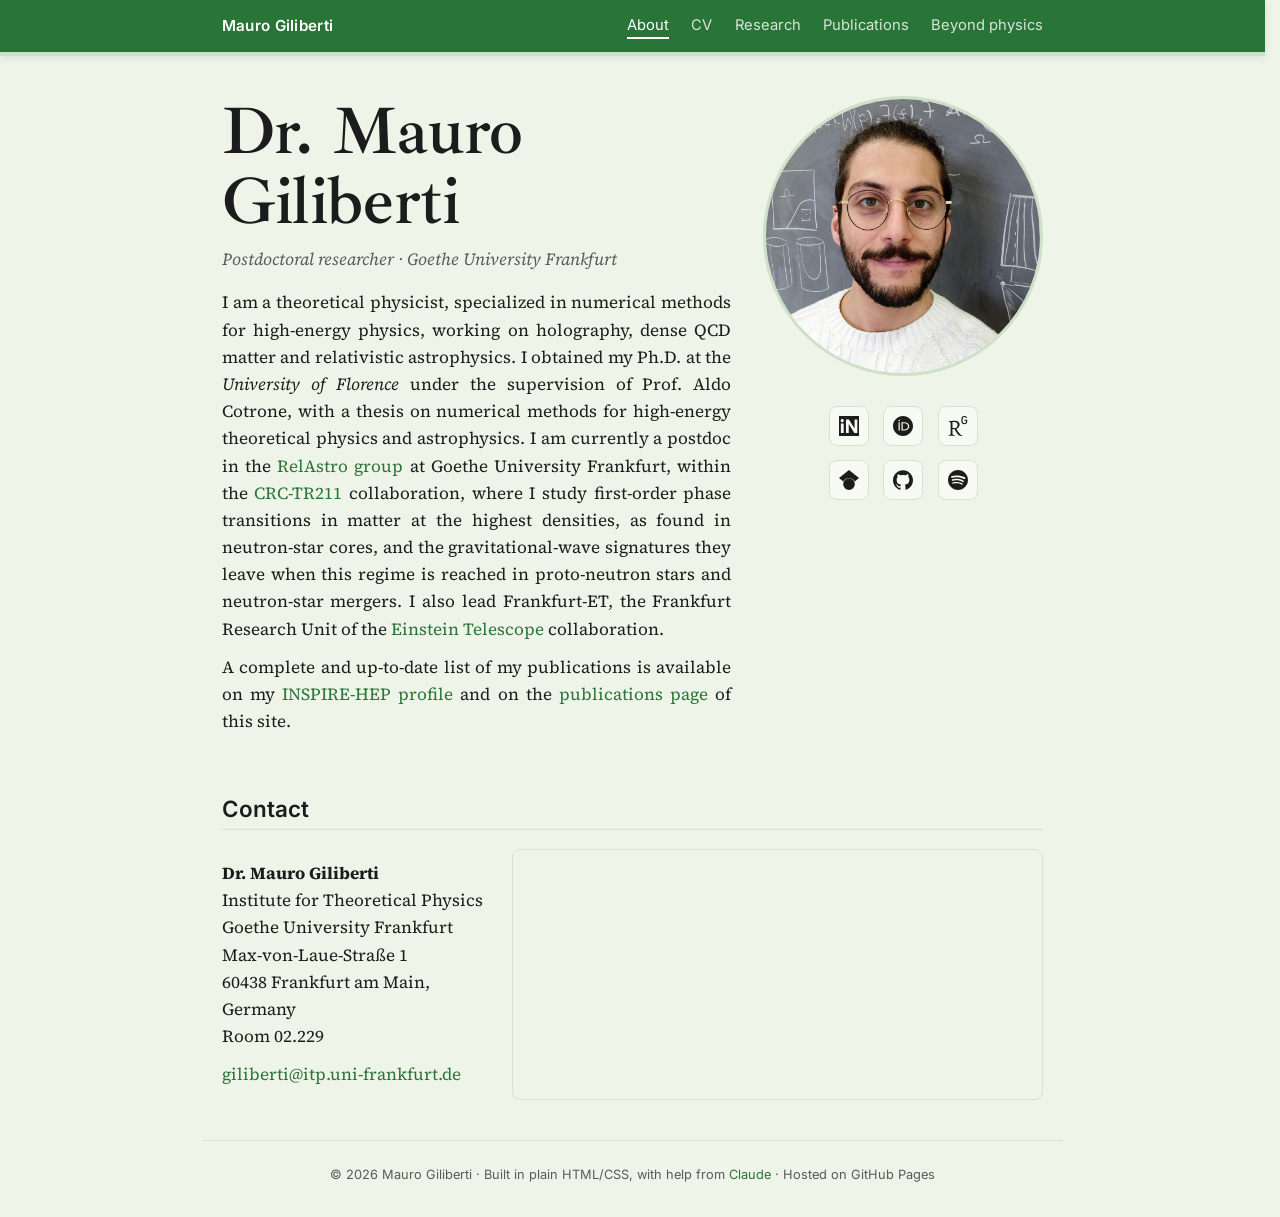
==== commit 25a3013e: "last fixes" ====
--- a/index.html
+++ b/index.html
@@ -64,10 +64,11 @@
             and on the <a href="publications.html">publications page</a> of this site.
           </p>
 
+        </div>
+
+        <div class="photo">
+          <img src="images/profile.jpg" alt="Mauro Giliberti" onerror="this.style.display='none'"/>
           <div class="icons">
-            <a href="mailto:giliberti@itp.uni-frankfurt.de" title="Email">
-              <svg viewBox="0 0 24 24" aria-hidden="true"><path d="M20 4H4a2 2 0 0 0-2 2v12a2 2 0 0 0 2 2h16a2 2 0 0 0 2-2V6a2 2 0 0 0-2-2zm0 4-8 5-8-5V6l8 5 8-5z"/></svg>
-            </a>
             <a href="https://inspirehep.net/authors/2707823" title="INSPIRE-HEP">
               <svg viewBox="0 0 24 24" aria-hidden="true"><path d="M0 0v24h24V0H0zm3.873 3.6875c1.0359-.0008 1.8758.8391 1.875 1.875-.0003 1.035-.8399 1.8738-1.875 1.873C2.8387 7.4352 2.0003 6.5968 2 5.5625c-.0008-1.035.838-1.8747 1.873-1.875zm4.4903.5078h3.5312l6.7344 10.8125h.045V4.1953H22v16.1172h-3.5469l-6.7168-10.791h-.0468v10.791H8.3633V4.1953zm-6.123 4.7871s.013.0041 3.3886 0v11.2754H2.2402V8.9824z"/></svg>
             </a>
@@ -87,10 +88,6 @@
               <svg viewBox="0 0 24 24" aria-hidden="true"><path d="M12 0C5.4 0 0 5.4 0 12s5.4 12 12 12 12-5.4 12-12S18.66 0 12 0zm5.521 17.34c-.24.359-.66.48-1.021.24-2.82-1.74-6.36-2.101-10.561-1.141-.418.122-.779-.179-.899-.539-.12-.421.18-.78.54-.9 4.56-1.021 8.52-.6 11.64 1.32.42.18.479.659.301 1.02zm1.44-3.3c-.301.42-.841.6-1.262.3-3.239-1.98-8.159-2.58-11.939-1.38-.479.12-1.02-.12-1.14-.6-.12-.48.12-1.021.6-1.141C9.6 9.9 15 10.561 18.72 12.84c.361.181.54.78.241 1.2zm.12-3.36C15.24 8.4 8.82 8.16 5.16 9.301c-.6.179-1.2-.181-1.38-.721-.18-.601.18-1.2.72-1.381 4.26-1.26 11.28-1.02 15.721 1.621.539.3.719 1.02.419 1.56-.299.421-1.02.599-1.559.3z"/></svg>
             </a>
           </div>
-        </div>
-
-        <div class="photo">
-          <img src="images/profile.jpg" alt="Mauro Giliberti" onerror="this.style.display='none'"/>
         </div>
       </div>
     </section>
--- a/style.css
+++ b/style.css
@@ -175,6 +175,12 @@
 .hero .text { flex: 1 1 320px; }
 .hero .text p:not(.subtitle) { text-align: justify; hyphens: auto; }
 .hero .photo { flex: 0 0 280px; text-align: center; }
+.hero .photo .icons {
+  display: grid;
+  grid-template-columns: repeat(3, 40px);
+  justify-content: center;
+  margin-top: 1.4rem;
+}
 .hero .photo img {
   width: 280px;
   height: 280px;
@@ -459,7 +465,7 @@
 }
 
 /* ---------- Contact + map ---------- */
-.contact { margin-bottom: 0; }
+main > section:last-child { margin-bottom: 0; }
 .contact-grid {
   display: grid;
   grid-template-columns: minmax(220px, 1fr) 2fr;
@@ -494,12 +500,23 @@
 .channel-card .lang { font-size: 0.8rem; color: var(--muted); }
 
 /* ---------- Photo wall (outreach) ---------- */
-.photo-wall { columns: 3 220px; column-gap: 1rem; margin: 1.5rem 0; }
-.photo-wall figure { margin: 0 0 1rem; break-inside: avoid; }
+.photo-wall { columns: 4 160px; column-gap: 0.8rem; margin: 1.5rem 0; }
+.photo-rows { margin: 1.5rem 0; }
+.photo-rows .row { display: flex; gap: 0.8rem; margin-bottom: 0.8rem; }
+.photo-rows figure { margin: 0; min-width: 0; }
+.photo-rows img { width: 100%; height: auto; display: block; border-radius: 6px; }
+.photo-rows figcaption {
+  font-family: var(--font-sans);
+  font-size: 0.8rem;
+  color: var(--muted);
+  margin-top: 0.3rem;
+}
+@media (max-width: 600px) { .photo-rows .row { flex-wrap: wrap; } .photo-rows figure { flex-basis: 100% !important; } }
+.photo-wall figure { margin: 0 0 0.8rem; break-inside: avoid; }
 .photo-wall img { width: 100%; display: block; border-radius: 6px; }
 .photo-wall figcaption {
   font-family: var(--font-sans);
-  font-size: 0.85rem;
+  font-size: 0.8rem;
   color: var(--muted);
   margin-top: 0.35rem;
 }
